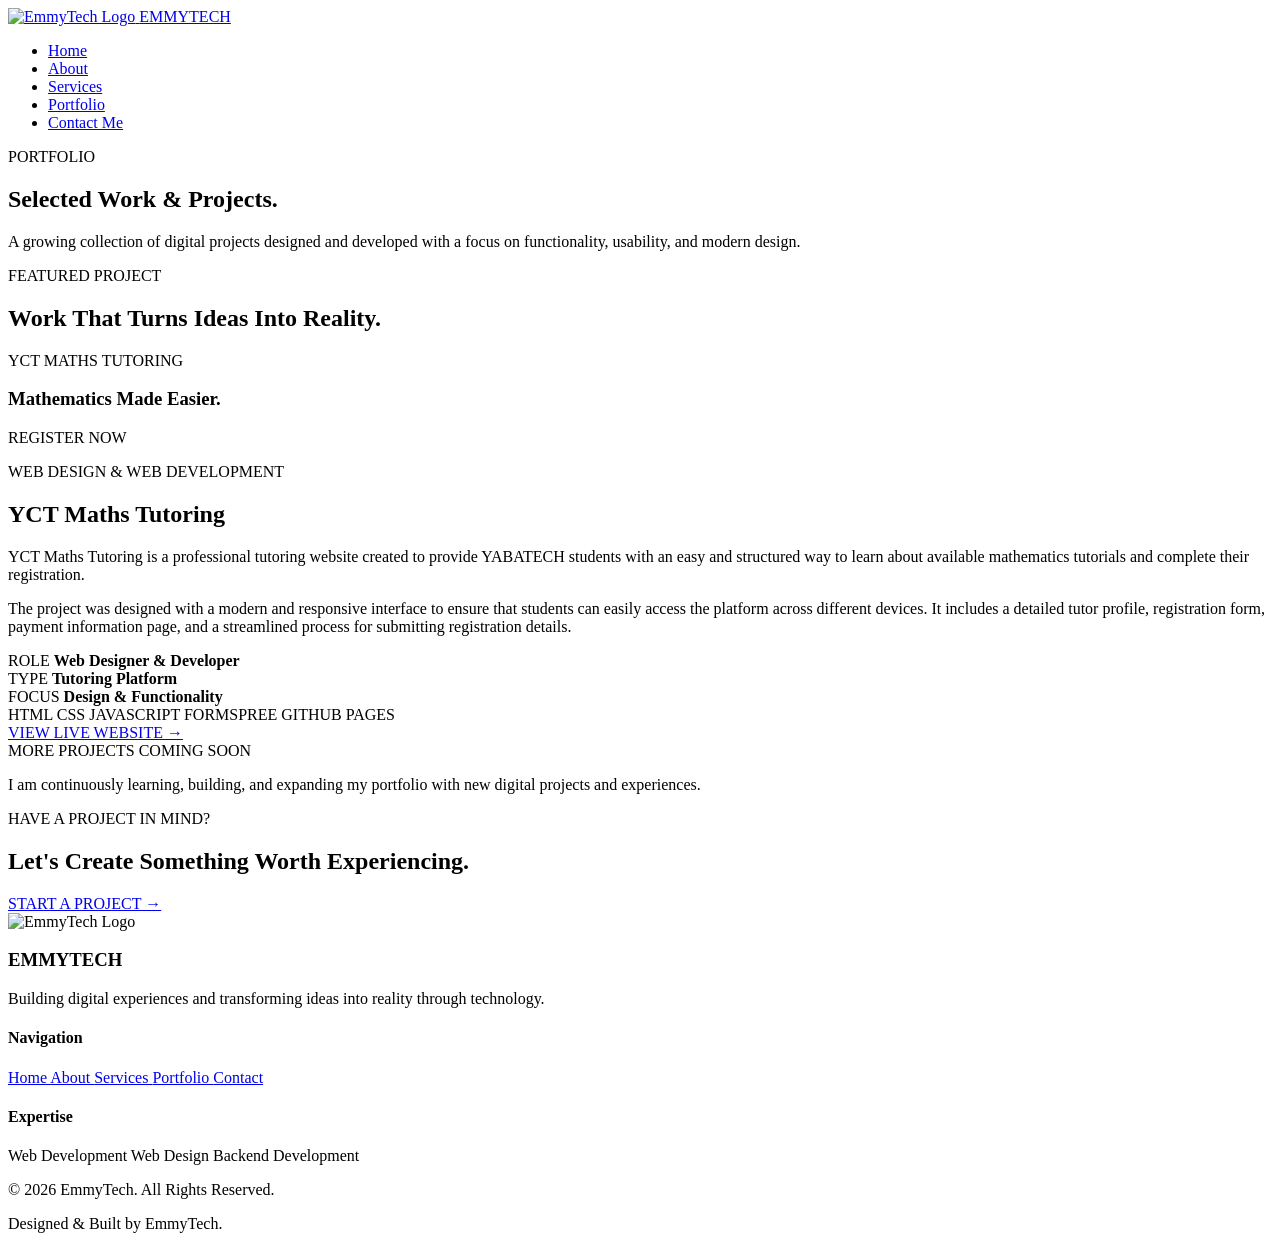
==== portfolio.html @ b9d0d384 "Add portfolio.html for EmmyTech's website This file contains the complete HTML structure for the por" ====
<!DOCTYPE html>
<html lang="en">
<head>
    <meta charset="UTF-8">
    <meta name="viewport" content="width=device-width, initial-scale=1.0">

    <meta
        name="description"
        content="Portfolio of EmmyTech - Web Developer, Web Designer and Backend Developer."
    >

    <title>Portfolio | EmmyTech</title>

    <link rel="stylesheet" href="style.css">
</head>

<body>

    <!-- =========================
         NAVIGATION
    ========================== -->

    <header class="navbar">

        <div class="nav-container">

            <a href="index.html" class="brand">

                <img
                    src="https://i.postimg.cc/0Q6gwrqR/IMG-20260828-WA0032.jpg"
                    alt="EmmyTech Logo"
                    class="brand-logo"
                >

                <span>EMMYTECH</span>

            </a>


            <nav>

                <ul class="nav-links">

                    <li>
                        <a href="index.html">
                            Home
                        </a>
                    </li>

                    <li>
                        <a href="about.html">
                            About
                        </a>
                    </li>

                    <li>
                        <a href="service.html">
                            Services
                        </a>
                    </li>

                    <li>
                        <a href="portfolio.html" class="active">
                            Portfolio
                        </a>
                    </li>

                    <li>
                        <a href="contact.html" class="nav-contact">
                            Contact Me
                        </a>
                    </li>

                </ul>

            </nav>

        </div>

    </header>



    <main>


        <!-- =========================
             PORTFOLIO HERO
        ========================== -->

        <section class="portfolio-hero">

            <div class="section-container">

                <p class="section-label">
                    PORTFOLIO
                </p>

                <h1>
                    Selected Work
                    <span>& Projects.</span>
                </h1>

                <p class="portfolio-hero-description">

                    A growing collection of digital projects designed and
                    developed with a focus on functionality, usability,
                    and modern design.

                </p>

            </div>

        </section>



        <!-- =========================
             FEATURED PROJECT
        ========================== -->

        <section class="portfolio-projects">

            <div class="section-container">


                <div class="portfolio-section-heading">

                    <p class="section-label">
                        FEATURED PROJECT
                    </p>

                    <h2>
                        Work That Turns
                        <span>Ideas Into Reality.</span>
                    </h2>

                </div>



                <!-- PROJECT CARD -->

                <article class="portfolio-project-card">


                    <!-- PROJECT VISUAL -->

                    <div class="portfolio-project-visual">

                        <div class="project-browser">

                            <div class="browser-top">

                                <span></span>
                                <span></span>
                                <span></span>

                            </div>


                            <div class="browser-content">

                                <span class="browser-brand">
                                    YCT MATHS TUTORING
                                </span>

                                <h3>
                                    Mathematics Made
                                    <span>Easier.</span>
                                </h3>


                                <div class="browser-lines">

                                    <span></span>
                                    <span></span>
                                    <span></span>

                                </div>


                                <div class="browser-button">
                                    REGISTER NOW
                                </div>

                            </div>

                        </div>

                    </div>



                    <!-- PROJECT INFORMATION -->

                    <div class="portfolio-project-info">

                        <p class="project-type">
                            WEB DESIGN & WEB DEVELOPMENT
                        </p>


                        <h2>
                            YCT Maths Tutoring
                        </h2>


                        <p>

                            YCT Maths Tutoring is a professional tutoring
                            website created to provide YABATECH students with
                            an easy and structured way to learn about available
                            mathematics tutorials and complete their
                            registration.

                        </p>


                        <p>

                            The project was designed with a modern and
                            responsive interface to ensure that students can
                            easily access the platform across different
                            devices. It includes a detailed tutor profile,
                            registration form, payment information page, and
                            a streamlined process for submitting registration
                            details.

                        </p>


                        <!-- PROJECT DETAILS -->

                        <div class="project-details-grid">


                            <div>

                                <span>
                                    ROLE
                                </span>

                                <strong>
                                    Web Designer & Developer
                                </strong>

                            </div>


                            <div>

                                <span>
                                    TYPE
                                </span>

                                <strong>
                                    Tutoring Platform
                                </strong>

                            </div>


                            <div>

                                <span>
                                    FOCUS
                                </span>

                                <strong>
                                    Design & Functionality
                                </strong>

                            </div>


                        </div>



                        <!-- TECHNOLOGIES -->

                        <div class="portfolio-tags">

                            <span>
                                HTML
                            </span>

                            <span>
                                CSS
                            </span>

                            <span>
                                JAVASCRIPT
                            </span>

                            <span>
                                FORMSPREE
                            </span>

                            <span>
                                GITHUB PAGES
                            </span>

                        </div>



                        <!-- VIEW WEBSITE -->

                        <a
                            href="https://bit.ly/4xnpFWR"
                            target="_blank"
                            rel="noopener noreferrer"
                            class="primary-button"
                        >
                            VIEW LIVE WEBSITE →
                        </a>


                    </div>


                </article>



                <!-- PORTFOLIO NOTE -->

                <div class="portfolio-note">

                    <span>
                        MORE PROJECTS COMING SOON
                    </span>

                    <p>

                        I am continuously learning, building, and expanding
                        my portfolio with new digital projects and experiences.

                    </p>

                </div>


            </div>

        </section>



        <!-- =========================
             PROJECT CTA
        ========================== -->

        <section class="home-cta">

            <div class="cta-container">

                <p>
                    HAVE A PROJECT IN MIND?
                </p>

                <h2>
                    Let's Create Something
                    <span>Worth Experiencing.</span>
                </h2>

                <a
                    href="https://wa.me/2347030835378?text=Hello%20EmmyTech%2C%20I%20would%20like%20to%20discuss%20a%20project."
                    target="_blank"
                    rel="noopener noreferrer"
                    class="cta-button"
                >
                    START A PROJECT →
                </a>

            </div>

        </section>


    </main>



    <!-- =========================
         FOOTER
    ========================== -->

    <footer class="main-footer">

        <div class="footer-container">


            <div class="footer-brand">

                <img
                    src="https://i.postimg.cc/0Q6gwrqR/IMG-20260828-WA0032.jpg"
                    alt="EmmyTech Logo"
                    class="footer-logo"
                >

                <h3>
                    EMMYTECH
                </h3>

                <p>
                    Building digital experiences and transforming
                    ideas into reality through technology.
                </p>

            </div>



            <div class="footer-links">

                <div>

                    <h4>
                        Navigation
                    </h4>

                    <a href="index.html">
                        Home
                    </a>

                    <a href="about.html">
                        About
                    </a>

                    <a href="service.html">
                        Services
                    </a>

                    <a href="portfolio.html">
                        Portfolio
                    </a>

                    <a href="contact.html">
                        Contact
                    </a>

                </div>


                <div>

                    <h4>
                        Expertise
                    </h4>

                    <span>
                        Web Development
                    </span>

                    <span>
                        Web Design
                    </span>

                    <span>
                        Backend Development
                    </span>

                </div>

            </div>


        </div>



        <div class="footer-bottom">

            <p>
                © 2026 EmmyTech. All Rights Reserved.
            </p>

            <p>
                Designed & Built by EmmyTech.
            </p>

        </div>

    </footer>

</body>
</html>
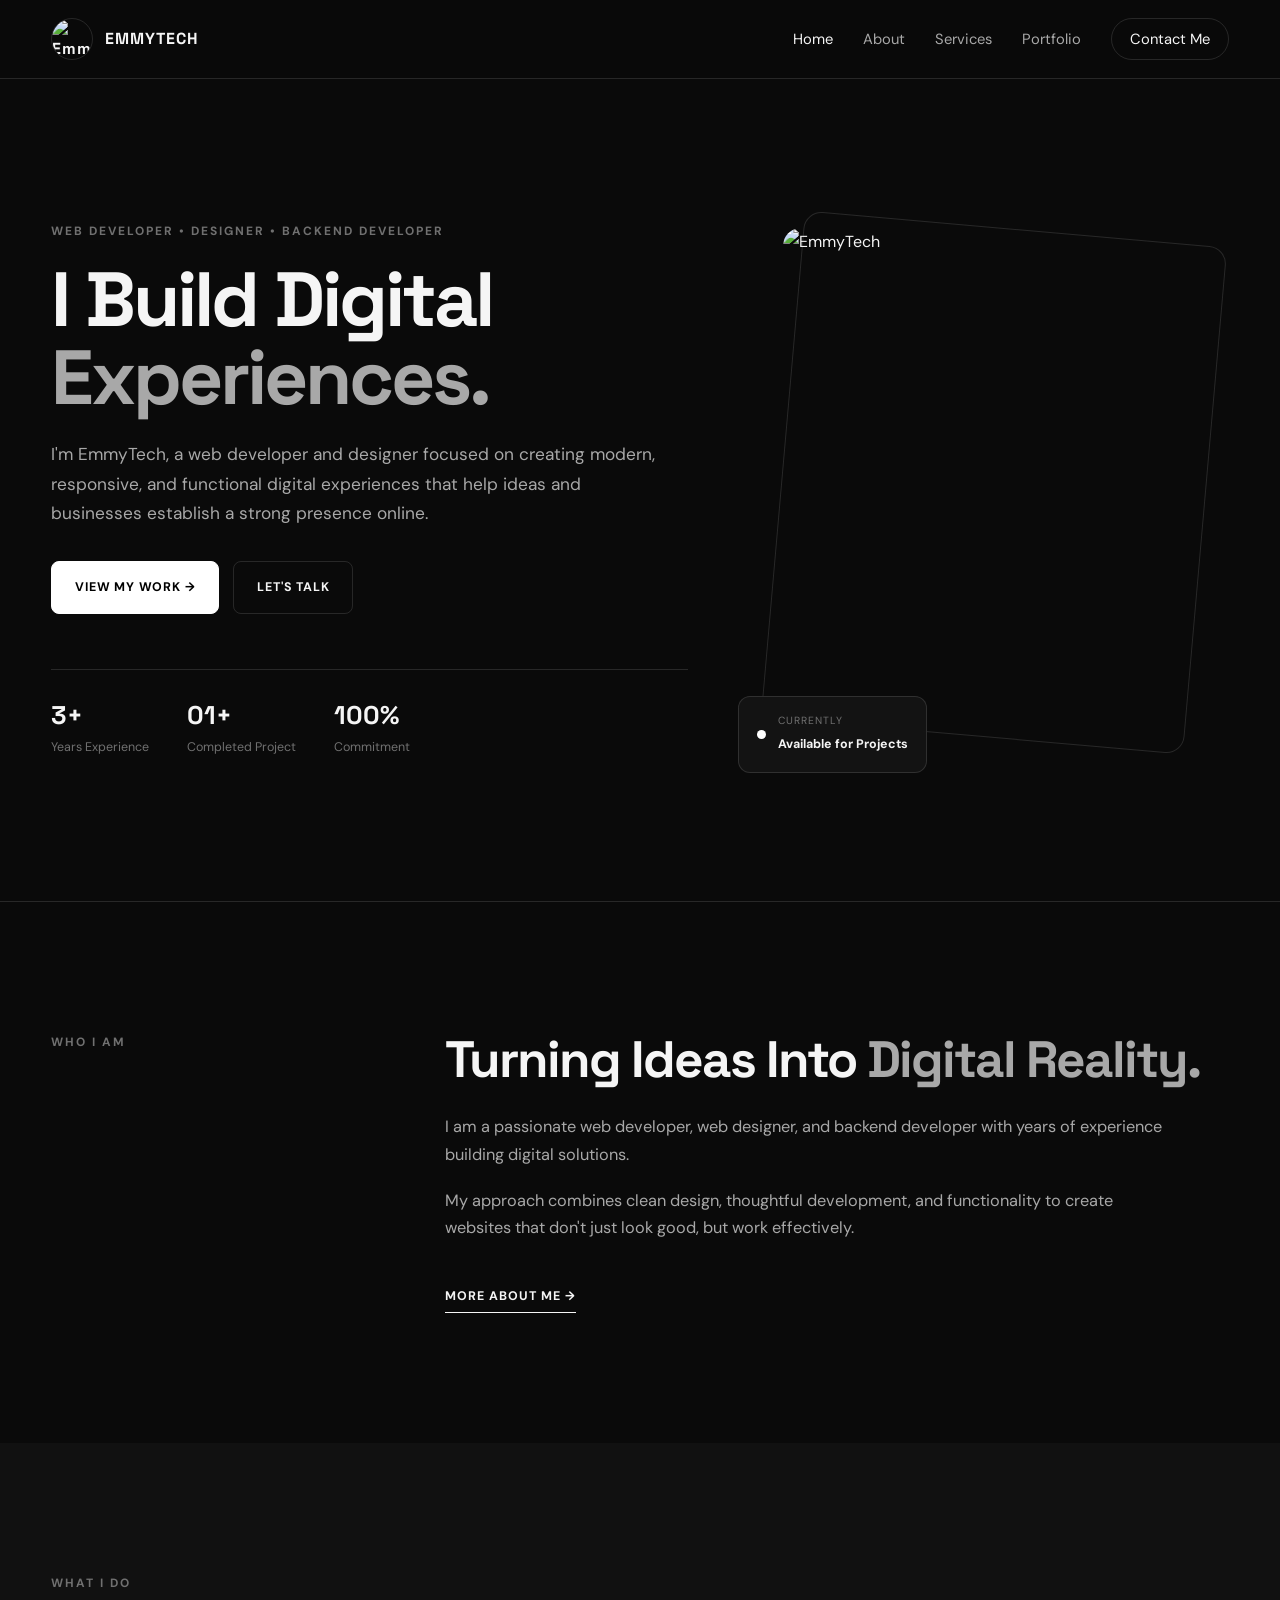
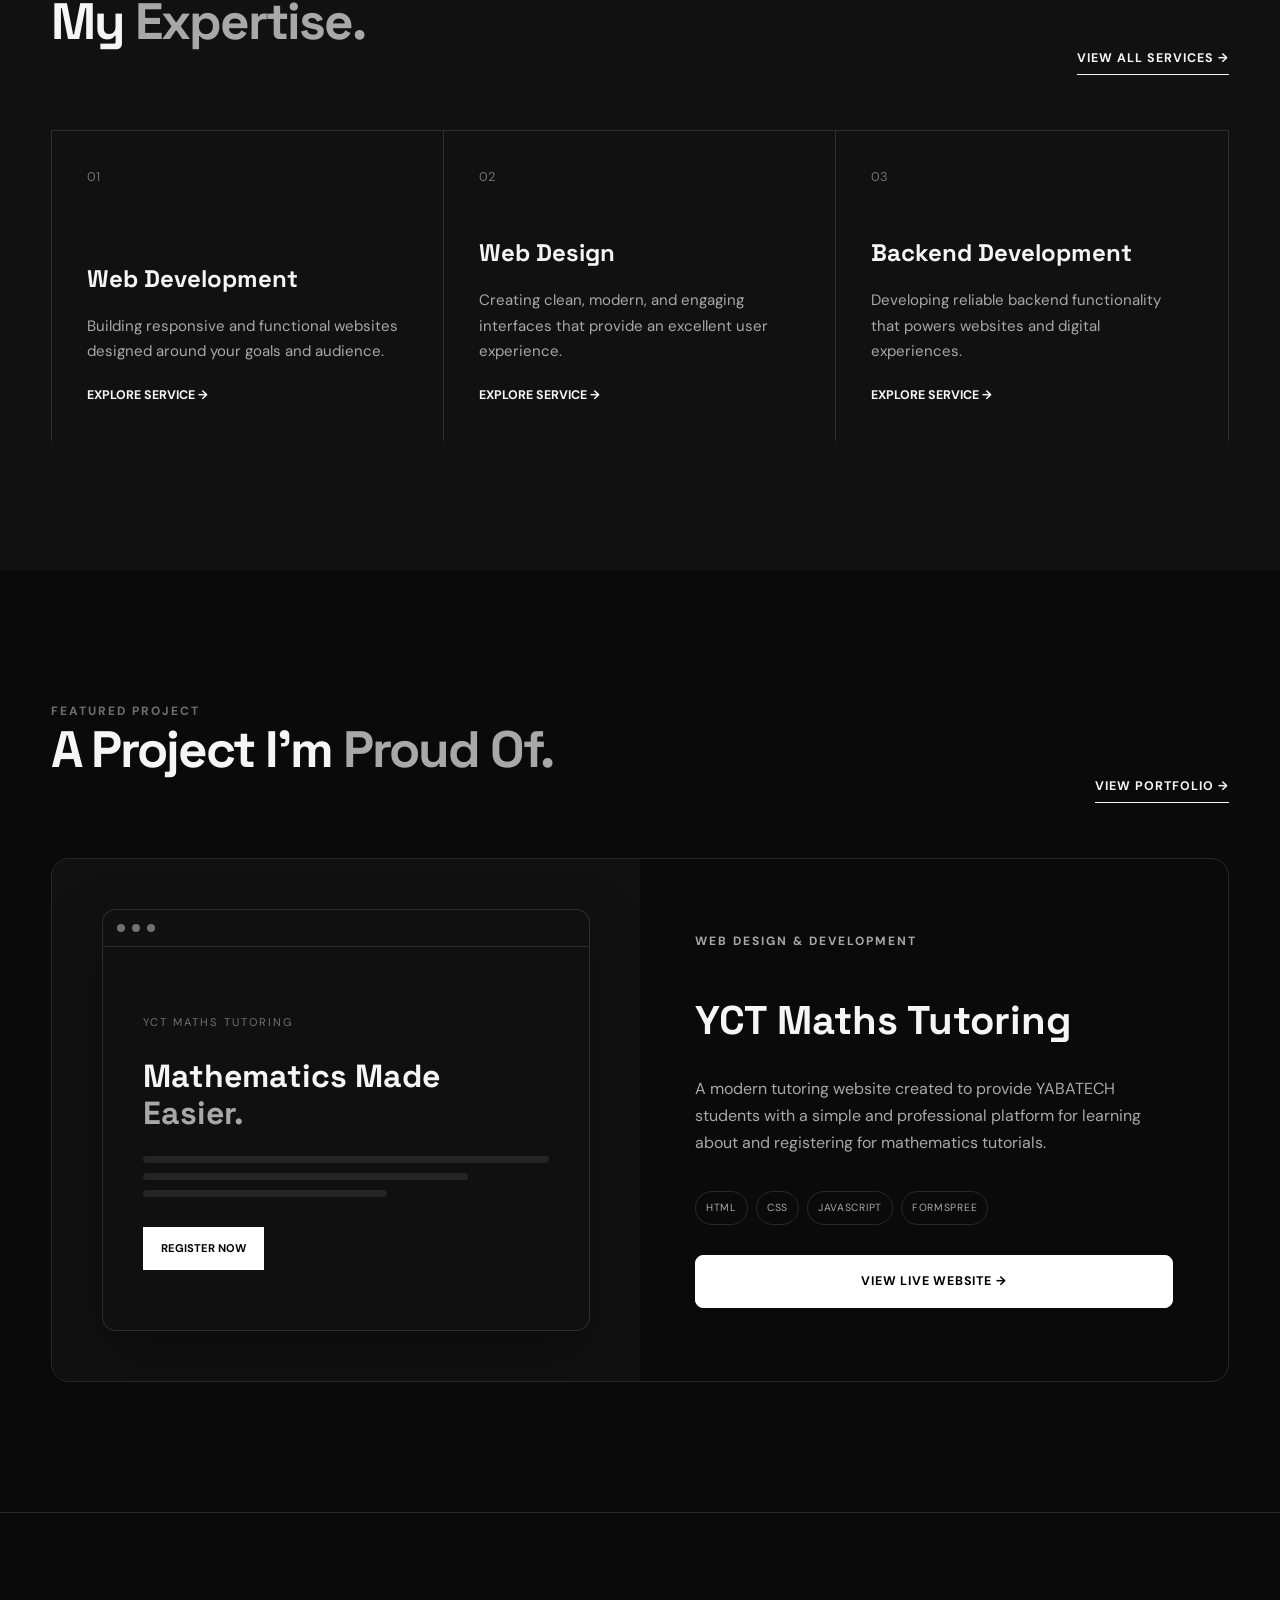
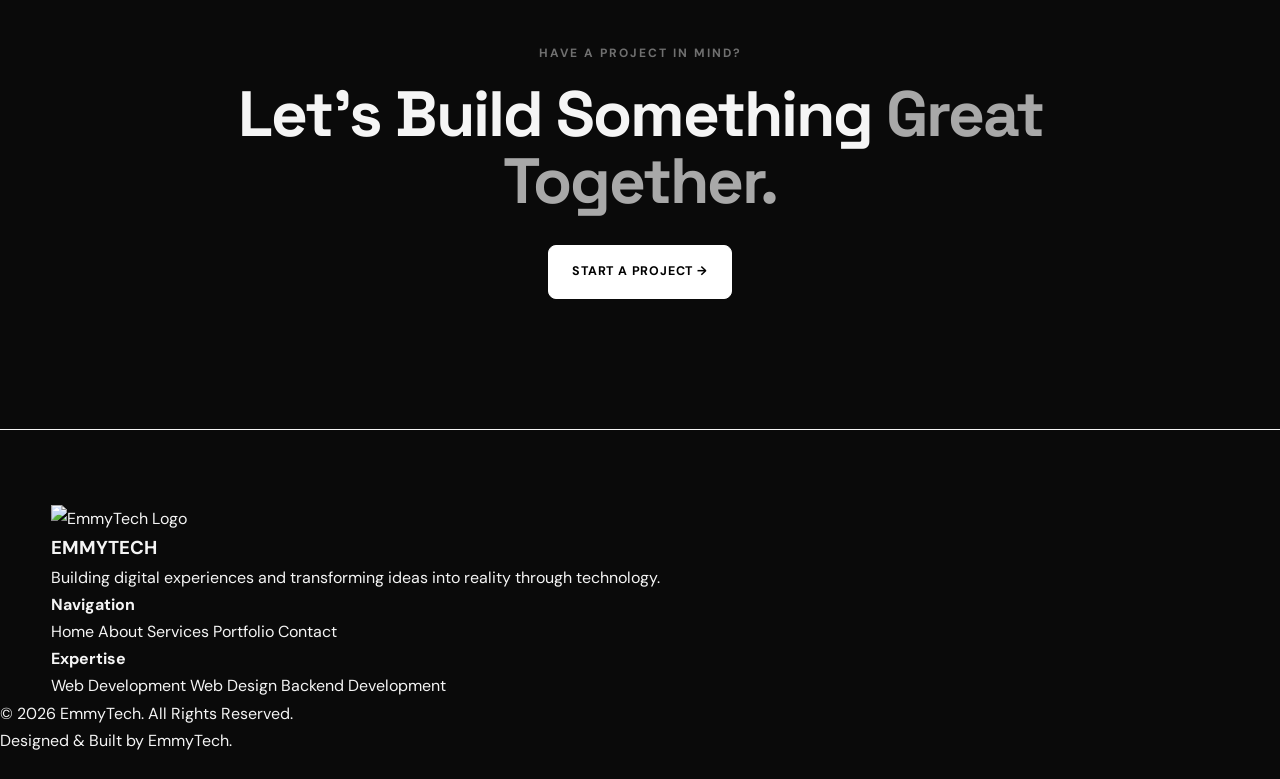
==== commit 7fce684a: "Revise portfolio page content and structure Updated portfolio page content, including title, meta de" ====
--- a/portfolio.html
+++ b/portfolio.html
@@ -1,28 +1,35 @@
 <!DOCTYPE html>
 <html lang="en">
+
 <head>
     <meta charset="UTF-8">
+
     <meta name="viewport" content="width=device-width, initial-scale=1.0">
 
     <meta
         name="description"
-        content="Portfolio of EmmyTech - Web Developer, Web Designer and Backend Developer."
+        content="EmmyTech - Professional Web Developer, Web Designer and Backend Developer."
     >
 
-    <title>Portfolio | EmmyTech</title>
+    <title>EmmyTech | Web Developer & Designer</title>
 
     <link rel="stylesheet" href="style.css">
 </head>
 
+
 <body>
 
-    <!-- =========================
+
+    <!-- =================================
          NAVIGATION
-    ========================== -->
+    ================================== -->
 
     <header class="navbar">
 
         <div class="nav-container">
+
+
+            <!-- BRAND -->
 
             <a href="index.html" class="brand">
 
@@ -37,12 +44,14 @@
             </a>
 
 
+            <!-- NAVIGATION LINKS -->
+
             <nav>
 
                 <ul class="nav-links">
 
                     <li>
-                        <a href="index.html">
+                        <a href="index.html" class="active">
                             Home
                         </a>
                     </li>
@@ -60,7 +69,7 @@
                     </li>
 
                     <li>
-                        <a href="portfolio.html" class="active">
+                        <a href="portfolio.html">
                             Portfolio
                         </a>
                     </li>
@@ -81,33 +90,342 @@
 
 
 
+    <!-- =================================
+         MAIN HOMEPAGE
+    ================================== -->
+
     <main>
 
 
-        <!-- =========================
-             PORTFOLIO HERO
-        ========================== -->
-
-        <section class="portfolio-hero">
+        <!-- HERO -->
+
+        <section class="hero-section">
+
+            <div class="hero-container">
+
+
+                <!-- HERO TEXT -->
+
+                <div class="hero-content">
+
+                    <p class="hero-tag">
+                        WEB DEVELOPER • DESIGNER • BACKEND DEVELOPER
+                    </p>
+
+
+                    <h1>
+                        I Build Digital
+                        <span>Experiences.</span>
+                    </h1>
+
+
+                    <p class="hero-description">
+
+                        I'm EmmyTech, a web developer and designer focused on
+                        creating modern, responsive, and functional digital
+                        experiences that help ideas and businesses establish
+                        a strong presence online.
+
+                    </p>
+
+
+                    <div class="hero-buttons">
+
+                        <a
+                            href="portfolio.html"
+                            class="primary-button"
+                        >
+                            VIEW MY WORK →
+                        </a>
+
+
+                        <a
+                            href="contact.html"
+                            class="secondary-button"
+                        >
+                            LET'S TALK
+                        </a>
+
+                    </div>
+
+
+                    <!-- STATS -->
+
+                    <div class="hero-stats">
+
+                        <div class="stat">
+
+                            <strong>
+                                3+
+                            </strong>
+
+                            <span>
+                                Years Experience
+                            </span>
+
+                        </div>
+
+
+                        <div class="stat">
+
+                            <strong>
+                                01+
+                            </strong>
+
+                            <span>
+                                Completed Project
+                            </span>
+
+                        </div>
+
+
+                        <div class="stat">
+
+                            <strong>
+                                100%
+                            </strong>
+
+                            <span>
+                                Commitment
+                            </span>
+
+                        </div>
+
+                    </div>
+
+                </div>
+
+
+
+                <!-- HERO IMAGE -->
+
+                <div class="hero-image-wrapper">
+
+                    <div class="image-background"></div>
+
+
+                    <img
+                        src="https://i.postimg.cc/qRFbVGYN/IMG-20260619-WA0016.jpg"
+                        alt="EmmyTech"
+                        class="hero-image"
+                    >
+
+
+                    <div class="developer-card">
+
+                        <div class="card-dot"></div>
+
+                        <div>
+
+                            <small>
+                                CURRENTLY
+                            </small>
+
+                            <strong>
+                                Available for Projects
+                            </strong>
+
+                        </div>
+
+                    </div>
+
+                </div>
+
+            </div>
+
+        </section>
+
+
+
+        <!-- =================================
+             INTRODUCTION
+        ================================== -->
+
+        <section class="intro-section">
+
+            <div class="section-container intro-grid">
+
+
+                <div>
+
+                    <p class="section-label">
+                        WHO I AM
+                    </p>
+
+                </div>
+
+
+                <div class="intro-content">
+
+                    <h2>
+                        Turning Ideas Into
+                        <span>Digital Reality.</span>
+                    </h2>
+
+
+                    <p>
+
+                        I am a passionate web developer, web designer, and
+                        backend developer with years of experience building
+                        digital solutions.
+
+                    </p>
+
+
+                    <p>
+
+                        My approach combines clean design, thoughtful
+                        development, and functionality to create websites
+                        that don't just look good, but work effectively.
+
+                    </p>
+
+
+                    <a
+                        href="about.html"
+                        class="text-link"
+                    >
+                        MORE ABOUT ME →
+                    </a>
+
+                </div>
+
+            </div>
+
+        </section>
+
+
+
+        <!-- =================================
+             SERVICES PREVIEW
+        ================================== -->
+
+        <section class="services-preview">
 
             <div class="section-container">
 
-                <p class="section-label">
-                    PORTFOLIO
-                </p>
-
-                <h1>
-                    Selected Work
-                    <span>& Projects.</span>
-                </h1>
-
-                <p class="portfolio-hero-description">
-
-                    A growing collection of digital projects designed and
-                    developed with a focus on functionality, usability,
-                    and modern design.
-
-                </p>
+
+                <div class="section-top">
+
+                    <div>
+
+                        <p class="section-label">
+                            WHAT I DO
+                        </p>
+
+
+                        <h2>
+                            My
+                            <span>Expertise.</span>
+                        </h2>
+
+                    </div>
+
+
+                    <a
+                        href="service.html"
+                        class="text-link"
+                    >
+                        VIEW ALL SERVICES →
+                    </a>
+
+                </div>
+
+
+
+                <div class="service-grid">
+
+
+                    <!-- SERVICE 01 -->
+
+                    <article class="service-card">
+
+                        <span class="service-number">
+                            01
+                        </span>
+
+
+                        <h3>
+                            Web Development
+                        </h3>
+
+
+                        <p>
+
+                            Building responsive and functional websites
+                            designed around your goals and audience.
+
+                        </p>
+
+
+                        <a href="service.html">
+                            EXPLORE SERVICE →
+                        </a>
+
+                    </article>
+
+
+
+                    <!-- SERVICE 02 -->
+
+                    <article class="service-card">
+
+                        <span class="service-number">
+                            02
+                        </span>
+
+
+                        <h3>
+                            Web Design
+                        </h3>
+
+
+                        <p>
+
+                            Creating clean, modern, and engaging interfaces
+                            that provide an excellent user experience.
+
+                        </p>
+
+
+                        <a href="service.html">
+                            EXPLORE SERVICE →
+                        </a>
+
+                    </article>
+
+
+
+                    <!-- SERVICE 03 -->
+
+                    <article class="service-card">
+
+                        <span class="service-number">
+                            03
+                        </span>
+
+
+                        <h3>
+                            Backend Development
+                        </h3>
+
+
+                        <p>
+
+                            Developing reliable backend functionality that
+                            powers websites and digital experiences.
+
+                        </p>
+
+
+                        <a href="service.html">
+                            EXPLORE SERVICE →
+                        </a>
+
+                    </article>
+
+
+                </div>
 
             </div>
 
@@ -115,38 +433,47 @@
 
 
 
-        <!-- =========================
+        <!-- =================================
              FEATURED PROJECT
-        ========================== -->
-
-        <section class="portfolio-projects">
+        ================================== -->
+
+        <section class="featured-work">
 
             <div class="section-container">
 
 
-                <div class="portfolio-section-heading">
-
-                    <p class="section-label">
-                        FEATURED PROJECT
-                    </p>
-
-                    <h2>
-                        Work That Turns
-                        <span>Ideas Into Reality.</span>
-                    </h2>
-
-                </div>
-
-
-
-                <!-- PROJECT CARD -->
-
-                <article class="portfolio-project-card">
-
-
-                    <!-- PROJECT VISUAL -->
-
-                    <div class="portfolio-project-visual">
+                <div class="section-top">
+
+                    <div>
+
+                        <p class="section-label">
+                            FEATURED PROJECT
+                        </p>
+
+
+                        <h2>
+                            A Project I'm
+                            <span>Proud Of.</span>
+                        </h2>
+
+                    </div>
+
+
+                    <a
+                        href="portfolio.html"
+                        class="text-link"
+                    >
+                        VIEW PORTFOLIO →
+                    </a>
+
+                </div>
+
+
+
+                <article class="featured-project">
+
+
+                    <div class="project-visual">
 
                         <div class="project-browser">
 
@@ -164,6 +491,7 @@
                                 <span class="browser-brand">
                                     YCT MATHS TUTORING
                                 </span>
+
 
                                 <h3>
                                     Mathematics Made
@@ -192,121 +520,37 @@
 
 
 
-                    <!-- PROJECT INFORMATION -->
-
-                    <div class="portfolio-project-info">
+                    <div class="project-information">
 
                         <p class="project-type">
-                            WEB DESIGN & WEB DEVELOPMENT
+                            WEB DESIGN & DEVELOPMENT
                         </p>
 
 
-                        <h2>
+                        <h3>
                             YCT Maths Tutoring
-                        </h2>
+                        </h3>
 
 
                         <p>
 
-                            YCT Maths Tutoring is a professional tutoring
-                            website created to provide YABATECH students with
-                            an easy and structured way to learn about available
-                            mathematics tutorials and complete their
-                            registration.
+                            A modern tutoring website created to provide
+                            YABATECH students with a simple and professional
+                            platform for learning about and registering for
+                            mathematics tutorials.
 
                         </p>
 
 
-                        <p>
-
-                            The project was designed with a modern and
-                            responsive interface to ensure that students can
-                            easily access the platform across different
-                            devices. It includes a detailed tutor profile,
-                            registration form, payment information page, and
-                            a streamlined process for submitting registration
-                            details.
-
-                        </p>
-
-
-                        <!-- PROJECT DETAILS -->
-
-                        <div class="project-details-grid">
-
-
-                            <div>
-
-                                <span>
-                                    ROLE
-                                </span>
-
-                                <strong>
-                                    Web Designer & Developer
-                                </strong>
-
-                            </div>
-
-
-                            <div>
-
-                                <span>
-                                    TYPE
-                                </span>
-
-                                <strong>
-                                    Tutoring Platform
-                                </strong>
-
-                            </div>
-
-
-                            <div>
-
-                                <span>
-                                    FOCUS
-                                </span>
-
-                                <strong>
-                                    Design & Functionality
-                                </strong>
-
-                            </div>
-
+                        <div class="project-tags">
+
+                            <span>HTML</span>
+                            <span>CSS</span>
+                            <span>JAVASCRIPT</span>
+                            <span>FORMSPREE</span>
 
                         </div>
 
-
-
-                        <!-- TECHNOLOGIES -->
-
-                        <div class="portfolio-tags">
-
-                            <span>
-                                HTML
-                            </span>
-
-                            <span>
-                                CSS
-                            </span>
-
-                            <span>
-                                JAVASCRIPT
-                            </span>
-
-                            <span>
-                                FORMSPREE
-                            </span>
-
-                            <span>
-                                GITHUB PAGES
-                            </span>
-
-                        </div>
-
-
-
-                        <!-- VIEW WEBSITE -->
 
                         <a
                             href="https://bit.ly/4xnpFWR"
@@ -317,41 +561,19 @@
                             VIEW LIVE WEBSITE →
                         </a>
 
-
                     </div>
 
-
                 </article>
 
-
-
-                <!-- PORTFOLIO NOTE -->
-
-                <div class="portfolio-note">
-
-                    <span>
-                        MORE PROJECTS COMING SOON
-                    </span>
-
-                    <p>
-
-                        I am continuously learning, building, and expanding
-                        my portfolio with new digital projects and experiences.
-
-                    </p>
-
-                </div>
-
-
             </div>
 
         </section>
 
 
 
-        <!-- =========================
-             PROJECT CTA
-        ========================== -->
+        <!-- =================================
+             FINAL CTA
+        ================================== -->
 
         <section class="home-cta">
 
@@ -361,15 +583,15 @@
                     HAVE A PROJECT IN MIND?
                 </p>
 
+
                 <h2>
-                    Let's Create Something
-                    <span>Worth Experiencing.</span>
+                    Let's Build Something
+                    <span>Great Together.</span>
                 </h2>
 
+
                 <a
-                    href="https://wa.me/2347030835378?text=Hello%20EmmyTech%2C%20I%20would%20like%20to%20discuss%20a%20project."
-                    target="_blank"
-                    rel="noopener noreferrer"
+                    href="contact.html"
                     class="cta-button"
                 >
                     START A PROJECT →
@@ -384,9 +606,9 @@
 
 
 
-    <!-- =========================
+    <!-- =================================
          FOOTER
-    ========================== -->
+    ================================== -->
 
     <footer class="main-footer">
 
@@ -401,13 +623,17 @@
                     class="footer-logo"
                 >
 
+
                 <h3>
                     EMMYTECH
                 </h3>
 
+
                 <p>
+
                     Building digital experiences and transforming
                     ideas into reality through technology.
+
                 </p>
 
             </div>
@@ -415,6 +641,7 @@
 
 
             <div class="footer-links">
+
 
                 <div>
 
@@ -422,6 +649,7 @@
                         Navigation
                     </h4>
 
+
                     <a href="index.html">
                         Home
                     </a>
@@ -445,20 +673,24 @@
                 </div>
 
 
+
                 <div>
 
                     <h4>
                         Expertise
                     </h4>
 
+
                     <span>
                         Web Development
                     </span>
 
+
                     <span>
                         Web Design
                     </span>
 
+
                     <span>
                         Backend Development
                     </span>
@@ -467,7 +699,6 @@
 
             </div>
 
-
         </div>
 
 
@@ -478,6 +709,7 @@
                 © 2026 EmmyTech. All Rights Reserved.
             </p>
 
+
             <p>
                 Designed & Built by EmmyTech.
             </p>
@@ -486,5 +718,7 @@
 
     </footer>
 
+
 </body>
-</html>
+
+    </html>
--- a/style.css
+++ b/style.css
@@ -0,0 +1,1487 @@
+/* =========================================
+   EMMYTECH — PROFESSIONAL PORTFOLIO
+   GLOBAL STYLES
+========================================= */
+
+@import url('https://fonts.googleapis.com/css2?family=DM+Sans:wght@400;500;600;700&family=Space+Grotesk:wght@400;500;600;700&display=swap');
+
+
+:root {
+    --bg: #0a0a0a;
+    --bg-soft: #111111;
+    --bg-card: #151515;
+    --bg-card-hover: #1b1b1b;
+
+    --text: #f5f5f5;
+    --text-soft: #a8a8a8;
+    --text-muted: #707070;
+
+    --accent: #ffffff;
+    --border: rgba(255, 255, 255, 0.12);
+
+    --max-width: 1200px;
+
+    --radius: 18px;
+    --radius-small: 10px;
+
+    --transition: 0.3s ease;
+}
+
+
+/* =========================================
+   RESET
+========================================= */
+
+* {
+    margin: 0;
+    padding: 0;
+    box-sizing: border-box;
+}
+
+
+html {
+    scroll-behavior: smooth;
+}
+
+
+body {
+    background: var(--bg);
+    color: var(--text);
+    font-family: "DM Sans", sans-serif;
+    line-height: 1.7;
+}
+
+
+a {
+    color: inherit;
+    text-decoration: none;
+}
+
+
+img {
+    max-width: 100%;
+    display: block;
+}
+
+
+ul {
+    list-style: none;
+}
+
+
+button,
+input,
+textarea,
+select {
+    font: inherit;
+}
+
+
+/* =========================================
+   GLOBAL CONTAINER
+========================================= */
+
+.section-container,
+.nav-container,
+.footer-container {
+    width: min(92%, var(--max-width));
+    margin: auto;
+}
+
+
+/* =========================================
+   NAVIGATION
+========================================= */
+
+.navbar {
+    width: 100%;
+    position: sticky;
+    top: 0;
+    z-index: 1000;
+
+    background: rgba(10, 10, 10, 0.92);
+    backdrop-filter: blur(14px);
+
+    border-bottom: 1px solid var(--border);
+}
+
+
+.nav-container {
+    min-height: 78px;
+
+    display: flex;
+    align-items: center;
+    justify-content: space-between;
+
+    gap: 30px;
+}
+
+
+.brand {
+    display: flex;
+    align-items: center;
+    gap: 12px;
+
+    font-family: "Space Grotesk", sans-serif;
+    font-size: 1rem;
+    font-weight: 700;
+    letter-spacing: 1px;
+}
+
+
+.brand-logo {
+    width: 42px;
+    height: 42px;
+
+    object-fit: cover;
+
+    border-radius: 50%;
+    border: 1px solid var(--border);
+}
+
+
+.nav-links {
+    display: flex;
+    align-items: center;
+    gap: 30px;
+}
+
+
+.nav-links a {
+    font-size: 0.92rem;
+    color: var(--text-soft);
+
+    transition: var(--transition);
+}
+
+
+.nav-links a:hover,
+.nav-links a.active {
+    color: var(--text);
+}
+
+
+.nav-contact {
+    padding: 10px 18px;
+
+    border: 1px solid var(--border);
+    border-radius: 50px;
+
+    color: var(--text) !important;
+}
+
+
+.nav-contact:hover {
+    background: var(--accent);
+    color: #000 !important;
+}
+
+
+/* =========================================
+   HERO SECTION
+========================================= */
+
+.hero-section {
+    min-height: calc(100vh - 78px);
+
+    display: flex;
+    align-items: center;
+
+    padding: 90px 0;
+}
+
+
+.hero-container {
+    width: min(92%, var(--max-width));
+    margin: auto;
+
+    display: grid;
+    grid-template-columns: 1.15fr 0.85fr;
+
+    align-items: center;
+    gap: 70px;
+}
+
+
+.hero-tag,
+.section-label,
+.project-type {
+    font-size: 0.75rem;
+    font-weight: 700;
+    letter-spacing: 2px;
+
+    color: var(--text-muted);
+}
+
+
+.hero-content h1 {
+    margin: 18px 0 24px;
+
+    font-family: "Space Grotesk", sans-serif;
+    font-size: clamp(3rem, 6vw, 5.8rem);
+
+    line-height: 1.02;
+    letter-spacing: -3px;
+
+    max-width: 760px;
+}
+
+
+.hero-content h1 span,
+.intro-content h2 span,
+.section-top h2 span,
+.project-information h3 span,
+.home-cta h2 span,
+.about-hero h1 span,
+.story-content h2 span,
+.values-intro h2 span,
+.contact-hero h1 span,
+.contact-option-card h2 span,
+.contact-final-cta h2 span,
+.services-hero h1 span,
+.portfolio-hero h1 span,
+.portfolio-section-heading h2 span,
+.browser-content h3 span {
+    color: var(--text-soft);
+}
+
+
+.hero-description {
+    max-width: 610px;
+
+    font-size: 1.08rem;
+    color: var(--text-soft);
+
+    margin-bottom: 32px;
+}
+
+
+.hero-buttons {
+    display: flex;
+    flex-wrap: wrap;
+    gap: 14px;
+
+    margin-bottom: 55px;
+}
+
+
+/* =========================================
+   BUTTONS
+========================================= */
+
+.primary-button,
+.secondary-button,
+.cta-button,
+.whatsapp-button,
+.whatsapp-contact-button,
+.contact-submit-button {
+    display: inline-flex;
+
+    align-items: center;
+    justify-content: center;
+
+    padding: 15px 23px;
+
+    border-radius: 8px;
+
+    font-size: 0.78rem;
+    font-weight: 700;
+    letter-spacing: 0.8px;
+
+    transition: var(--transition);
+    cursor: pointer;
+}
+
+
+.primary-button,
+.cta-button,
+.contact-submit-button {
+    background: var(--accent);
+    color: #000;
+
+    border: 1px solid var(--accent);
+}
+
+
+.primary-button:hover,
+.cta-button:hover,
+.contact-submit-button:hover {
+    transform: translateY(-3px);
+    opacity: 0.88;
+}
+
+
+.secondary-button {
+    border: 1px solid var(--border);
+    color: var(--text);
+}
+
+
+.secondary-button:hover {
+    background: var(--bg-card);
+}
+
+
+.text-link {
+    display: inline-block;
+
+    margin-top: 26px;
+
+    font-size: 0.78rem;
+    font-weight: 700;
+
+    letter-spacing: 1px;
+
+    border-bottom: 1px solid var(--text);
+
+    padding-bottom: 5px;
+}
+
+
+/* =========================================
+   HERO STATS
+========================================= */
+
+.hero-stats {
+    display: flex;
+    gap: 38px;
+
+    border-top: 1px solid var(--border);
+
+    padding-top: 24px;
+}
+
+
+.stat {
+    display: flex;
+    flex-direction: column;
+}
+
+
+.stat strong {
+    font-family: "Space Grotesk", sans-serif;
+
+    font-size: 1.6rem;
+}
+
+
+.stat span {
+    font-size: 0.78rem;
+    color: var(--text-muted);
+}
+
+
+/* =========================================
+   HERO IMAGE
+========================================= */
+
+.hero-image-wrapper {
+    position: relative;
+
+    display: flex;
+    justify-content: center;
+
+    padding: 20px;
+}
+
+
+.image-background,
+.about-image-background {
+    position: absolute;
+
+    width: 90%;
+    height: 90%;
+
+    border: 1px solid var(--border);
+
+    border-radius: var(--radius);
+
+    transform: rotate(5deg);
+}
+
+
+.hero-image,
+.about-image {
+    position: relative;
+
+    width: 100%;
+    max-width: 420px;
+
+    aspect-ratio: 4 / 5;
+
+    object-fit: cover;
+
+    border-radius: var(--radius);
+}
+
+
+.developer-card {
+    position: absolute;
+
+    bottom: 0;
+    left: -20px;
+
+    display: flex;
+    align-items: center;
+
+    gap: 12px;
+
+    padding: 15px 18px;
+
+    background: rgba(21, 21, 21, 0.95);
+
+    border: 1px solid var(--border);
+    border-radius: 12px;
+
+    backdrop-filter: blur(10px);
+}
+
+
+.card-dot {
+    width: 9px;
+    height: 9px;
+
+    background: #ffffff;
+
+    border-radius: 50%;
+}
+
+
+.developer-card small {
+    display: block;
+
+    font-size: 0.65rem;
+    letter-spacing: 1px;
+
+    color: var(--text-muted);
+}
+
+
+.developer-card strong {
+    font-size: 0.78rem;
+}
+
+
+/* =========================================
+   INTRO SECTION
+========================================= */
+
+.intro-section,
+.story-section {
+    padding: 130px 0;
+
+    border-top: 1px solid var(--border);
+}
+
+
+.intro-grid,
+.story-grid {
+    display: grid;
+
+    grid-template-columns: 0.4fr 1fr;
+
+    gap: 80px;
+}
+
+
+.intro-content h2,
+.section-top h2,
+.story-content h2,
+.values-intro h2,
+.portfolio-section-heading h2 {
+    font-family: "Space Grotesk", sans-serif;
+
+    font-size: clamp(2.2rem, 4vw, 4rem);
+
+    line-height: 1.1;
+
+    letter-spacing: -2px;
+
+    margin-bottom: 25px;
+}
+
+
+.intro-content p,
+.story-content p {
+    max-width: 720px;
+
+    color: var(--text-soft);
+
+    margin-bottom: 18px;
+
+    font-size: 1.02rem;
+}
+
+
+/* =========================================
+   SERVICES PREVIEW
+========================================= */
+
+.services-preview,
+.approach-section,
+.services-page,
+.why-work-section {
+    padding: 130px 0;
+
+    background: var(--bg-soft);
+}
+
+
+.section-top {
+    display: flex;
+
+    align-items: end;
+    justify-content: space-between;
+
+    gap: 30px;
+
+    margin-bottom: 55px;
+}
+
+
+.service-grid {
+    display: grid;
+
+    grid-template-columns: repeat(3, 1fr);
+
+    border-top: 1px solid var(--border);
+}
+
+
+.service-card {
+    padding: 35px;
+
+    border-right: 1px solid var(--border);
+
+    min-height: 310px;
+
+    display: flex;
+    flex-direction: column;
+
+    transition: var(--transition);
+}
+
+
+.service-card:first-child {
+    border-left: 1px solid var(--border);
+}
+
+
+.service-card:hover {
+    background: var(--bg-card);
+}
+
+
+.service-number {
+    color: var(--text-muted);
+
+    font-size: 0.8rem;
+
+    margin-bottom: auto;
+}
+
+
+.service-card h3 {
+    font-family: "Space Grotesk", sans-serif;
+
+    font-size: 1.5rem;
+
+    margin-bottom: 14px;
+}
+
+
+.service-card p {
+    color: var(--text-soft);
+
+    font-size: 0.94rem;
+
+    margin-bottom: 20px;
+}
+
+
+.service-card a {
+    font-size: 0.78rem;
+
+    font-weight: 700;
+}
+
+
+/* =========================================
+   FEATURED PROJECT
+========================================= */
+
+.featured-work,
+.portfolio-projects {
+    padding: 130px 0;
+}
+
+
+.featured-project,
+.portfolio-project-card {
+    display: grid;
+
+    grid-template-columns: 1fr 1fr;
+
+    border: 1px solid var(--border);
+
+    border-radius: var(--radius);
+
+    overflow: hidden;
+}
+
+
+.project-visual,
+.portfolio-project-visual {
+    min-height: 480px;
+
+    display: flex;
+
+    align-items: center;
+    justify-content: center;
+
+    padding: 50px;
+
+    background: var(--bg-soft);
+}
+
+
+.project-browser {
+    width: 100%;
+
+    max-width: 520px;
+
+    background: #101010;
+
+    border: 1px solid var(--border);
+
+    border-radius: 14px;
+
+    overflow: hidden;
+
+    box-shadow: 0 25px 60px rgba(0, 0, 0, 0.35);
+}
+
+
+.browser-top {
+    padding: 14px;
+
+    display: flex;
+    gap: 7px;
+
+    border-bottom: 1px solid var(--border);
+}
+
+
+.browser-top span {
+    width: 8px;
+    height: 8px;
+
+    border-radius: 50%;
+
+    background: var(--text-muted);
+}
+
+
+.browser-content {
+    padding: 60px 40px;
+}
+
+
+.browser-brand {
+    font-size: 0.7rem;
+
+    letter-spacing: 2px;
+
+    color: var(--text-muted);
+}
+
+
+.browser-content h3 {
+    font-family: "Space Grotesk", sans-serif;
+
+    font-size: 2rem;
+
+    line-height: 1.15;
+
+    margin: 24px 0;
+}
+
+
+.browser-lines {
+    display: grid;
+    gap: 10px;
+
+    margin-bottom: 30px;
+}
+
+
+.browser-lines span {
+    height: 7px;
+
+    border-radius: 20px;
+
+    background: #242424;
+}
+
+
+.browser-lines span:nth-child(2) {
+    width: 80%;
+}
+
+
+.browser-lines span:nth-child(3) {
+    width: 60%;
+}
+
+
+.browser-button {
+    display: inline-block;
+
+    padding: 12px 18px;
+
+    background: #fff;
+    color: #000;
+
+    font-size: 0.7rem;
+
+    font-weight: 700;
+}
+
+
+.project-information,
+.portfolio-project-info {
+    padding: 55px;
+
+    display: flex;
+    flex-direction: column;
+
+    justify-content: center;
+}
+
+
+.project-information h3,
+.portfolio-project-info h2 {
+    font-family: "Space Grotesk", sans-serif;
+
+    font-size: 2.5rem;
+
+    margin: 15px 0 20px;
+}
+
+
+.project-information p,
+.portfolio-project-info > p {
+    color: var(--text-soft);
+
+    margin-bottom: 20px;
+}
+
+
+.project-tags,
+.portfolio-tags {
+    display: flex;
+
+    flex-wrap: wrap;
+
+    gap: 8px;
+
+    margin: 15px 0 30px;
+}
+
+
+.project-tags span,
+.portfolio-tags span {
+    border: 1px solid var(--border);
+
+    padding: 7px 10px;
+
+    border-radius: 50px;
+
+    font-size: 0.65rem;
+
+    letter-spacing: 0.7px;
+
+    color: var(--text-soft);
+}
+
+
+/* =========================================
+   CTA
+========================================= */
+
+.home-cta {
+    padding: 130px 0;
+
+    border-top: 1px solid var(--border);
+
+    text-align: center;
+}
+
+
+.cta-container {
+    width: min(90%, 850px);
+
+    margin: auto;
+}
+
+
+.cta-container > p {
+    font-size: 0.75rem;
+
+    font-weight: 700;
+
+    letter-spacing: 2px;
+
+    color: var(--text-muted);
+
+    margin-bottom: 18px;
+}
+
+
+.cta-container h2 {
+    font-family: "Space Grotesk", sans-serif;
+
+    font-size: clamp(2.5rem, 5vw, 5rem);
+
+    line-height: 1.05;
+
+    letter-spacing: -2px;
+
+    margin-bottom: 30px;
+}
+
+
+/* =========================================
+   ABOUT PAGE
+========================================= */
+
+.about-hero {
+    padding: 110px 0 130px;
+}
+
+
+.about-hero-grid {
+    display: grid;
+
+    grid-template-columns: 1fr 0.85fr;
+
+    align-items: center;
+
+    gap: 80px;
+}
+
+
+.about-hero h1,
+.services-hero h1,
+.portfolio-hero h1,
+.contact-hero h1 {
+    font-family: "Space Grotesk", sans-serif;
+
+    font-size: clamp(3rem, 6vw, 5.5rem);
+
+    line-height: 1.02;
+
+    letter-spacing: -3px;
+
+    margin: 18px 0 25px;
+}
+
+
+.about-intro,
+.services-hero-description,
+.portfolio-hero-description,
+.contact-hero-description {
+    color: var(--text-soft);
+
+    font-size: 1.05rem;
+
+    max-width: 650px;
+}
+
+
+.about-image-wrapper {
+    position: relative;
+
+    display: flex;
+
+    justify-content: center;
+
+    padding: 25px;
+}
+
+
+.about-quick-stats {
+    display: flex;
+
+    gap: 35px;
+
+    margin-top: 40px;
+
+    padding-top: 25px;
+
+    border-top: 1px solid var(--border);
+}
+
+
+.about-quick-stats div {
+    display: flex;
+
+    flex-direction: column;
+}
+
+
+.about-quick-stats strong {
+    font-size: 1.7rem;
+
+    font-family: "Space Grotesk", sans-serif;
+}
+
+
+.about-quick-stats span {
+    font-size: 0.72rem;
+
+    color: var(--text-muted);
+}
+
+
+.approach-grid,
+.why-work-grid {
+    display: grid;
+
+    grid-template-columns: repeat(4, 1fr);
+
+    border-top: 1px solid var(--border);
+}
+
+
+.approach-card,
+.why-work-card {
+    padding: 30px;
+
+    border-left: 1px solid var(--border);
+
+    min-height: 240px;
+}
+
+
+.approach-card:last-child,
+.why-work-card:last-child {
+    border-right: 1px solid var(--border);
+}
+
+
+.approach-card span,
+.why-work-card span {
+    color: var(--text-muted);
+
+    font-size: 0.75rem;
+}
+
+
+.approach-card h3,
+.why-work-card h3 {
+    font-family: "Space Grotesk", sans-serif;
+
+    margin: 40px 0 12px;
+}
+
+
+.approach-card p,
+.why-work-card p {
+    color: var(--text-soft);
+
+    font-size: 0.9rem;
+}
+
+
+.values-section {
+    padding: 130px 0;
+}
+
+
+.values-grid {
+    display: grid;
+
+    grid-template-columns: 0.8fr 1fr;
+
+    gap: 90px;
+}
+
+
+.values-intro > p:last-child {
+    color: var(--text-soft);
+
+    max-width: 420px;
+}
+
+
+.value-item {
+    display: flex;
+
+    gap: 25px;
+
+    padding: 28px 0;
+
+    border-top: 1px solid var(--border);
+}
+
+
+.value-item > span {
+    color: var(--text-muted);
+
+    font-size: 0.75rem;
+}
+
+
+.value-item h3 {
+    font-family: "Space Grotesk", sans-serif;
+
+    margin-bottom: 7px;
+}
+
+
+.value-item p {
+    color: var(--text-soft);
+
+    font-size: 0.92rem;
+}
+
+
+/* =========================================
+   SERVICES PAGE
+========================================= */
+
+.services-hero,
+.portfolio-hero,
+.contact-hero {
+    padding: 120px 0 90px;
+
+    border-bottom: 1px solid var(--border);
+}
+
+
+.service-page-grid {
+    display: grid;
+
+    grid-template-columns: repeat(3, 1fr);
+
+    gap: 22px;
+}
+
+
+.service-page-card {
+    background: var(--bg-card);
+
+    border: 1px solid var(--border);
+
+    border-radius: var(--radius);
+
+    padding: 38px;
+
+    display: flex;
+    flex-direction: column;
+
+    transition: var(--transition);
+}
+
+
+.service-page-card:hover {
+    transform: translateY(-7px);
+
+    background: var(--bg-card-hover);
+}
+
+
+.service-page-number,
+.contact-option-number {
+    color: var(--text-muted);
+
+    font-size: 0.75rem;
+
+    letter-spacing: 1px;
+}
+
+
+.service-page-card h2 {
+    font-family: "Space Grotesk", sans-serif;
+
+    font-size: 1.8rem;
+
+    margin: 30px 0 15px;
+}
+
+
+.service-page-card > p {
+    color: var(--text-soft);
+
+    font-size: 0.93rem;
+}
+
+
+.service-features {
+    margin: 28px 0;
+
+    display: grid;
+
+    gap: 12px;
+}
+
+
+.service-features li {
+    font-size: 0.88rem;
+
+    color: var(--text-soft);
+
+    padding-left: 16px;
+
+    position: relative;
+}
+
+
+.service-features li::before {
+    content: "•";
+
+    position: absolute;
+
+    left: 0;
+
+    color: var(--text);
+}
+
+
+.whatsapp-button {
+    margin-top: auto;
+
+    border: 1px solid var(--border);
+
+    background: transparent;
+
+    color: var(--text);
+}
+
+
+.whatsapp-button:hover {
+    background: var(--accent);
+
+    color: #000;
+
+    border-color: var(--accent);
+}
+
+
+.why-work-section {
+    background: var(--bg);
+}
+
+
+.why-work-grid {
+    margin-top: 55px;
+}
+
+
+/* =========================================
+   PORTFOLIO PAGE
+========================================= */
+
+.portfolio-section-heading {
+    margin-bottom: 50px;
+}
+
+
+.project-details-grid {
+    display: grid;
+
+    grid-template-columns: repeat(3, 1fr);
+
+    gap: 12px;
+
+    margin: 25px 0;
+}
+
+
+.project-details-grid div {
+    border-top: 1px solid var(--border);
+
+    padding-top: 13px;
+}
+
+
+.project-details-grid span {
+    display: block;
+
+    font-size: 0.65rem;
+
+    letter-spacing: 1px;
+
+    color: var(--text-muted);
+
+    margin-bottom: 5px;
+}
+
+
+.project-details-grid strong {
+    font-size: 0.8rem;
+}
+
+
+.portfolio-note {
+    margin-top: 45px;
+
+    padding: 28px;
+
+    border: 1px dashed var(--border);
+
+    border-radius: var(--radius-small);
+
+    text-align: center;
+}
+
+
+.portfolio-note span {
+    font-size: 0.72rem;
+
+    font-weight: 700;
+
+    letter-spacing: 1px;
+}
+
+
+.portfolio-note p {
+    color: var(--text-muted);
+
+    margin-top: 8px;
+
+    font-size: 0.9rem;
+}
+
+
+/* =========================================
+   CONTACT PAGE
+========================================= */
+
+.contact-options {
+    padding: 100px 0 130px;
+}
+
+
+.contact-options-grid {
+    display: grid;
+
+    grid-template-columns: 1.2fr 0.8fr;
+
+    gap: 25px;
+
+    align-items: start;
+}
+
+
+.contact-option-card {
+    background: var(--bg-card);
+
+    border: 1px solid var(--border);
+
+    border-radius: var(--radius);
+
+    padding: 45px;
+}
+
+
+.contact-option-card h2 {
+    font-family: "Space Grotesk", sans-serif;
+
+    font-size: 2.2rem;
+
+    line-height: 1.1;
+
+    margin: 25px 0 15px;
+}
+
+
+.contact-option-card > p {
+    color: var(--text-soft);
+
+    font-size: 0.94rem;
+}
+
+
+.contact-form {
+    margin-top: 35px;
+
+    display: grid;
+
+    gap: 20px;
+}
+
+
+.form-group {
+    display: grid;
+
+    gap: 8px;
+}
+
+
+.form-group label {
+    font-size: 0.78rem;
+
+    font-weight: 700;
+}
+
+
+.form-group input,
+.form-group textarea,
+.form-group select {
+    width: 100%;
+
+    background: #0e0e0e;
+
+    border: 1px solid var(--border);
+
+    border-radius: 8px;
+
+    padding: 14px;
+
+    color: var(--text);
+
+    outline: none;
+
+    transition: var(--transition);
+}
+
+
+.form-group textarea {
+    resize: vertical;
+
+    min-height: 150px;
+}
+
+
+.form-group input:focus,
+.form-group textarea:focus,
+.form-group select:focus {
+    border-color: rgba(255, 255, 255, 0.5);
+}
+
+
+.contact-submit-button {
+    width: 100%;
+
+    border: none;
+
+    margin-top: 5px;
+}
+
+
+.whatsapp-contact-card {
+    position: sticky;
+
+    top: 105px;
+}
+
+
+.whatsapp-label {
+    font-size: 0.7rem !important;
+
+    letter-spacing: 1.5px;
+}
+
+
+.whatsapp-info {
+    display: grid;
+
+    gap: 15px;
+
+    margin: 35px 0;
+}
+
+
+.whatsapp-info-item {
+    padding: 18px 0;
+
+    border-top: 1px solid var(--border);
+}
+
+
+.whatsapp-info-item span {
+    display: block;
+
+    font-size: 0.65rem;
+
+    letter-spacing: 1px;
+
+    color: var(--text-muted);
+
+    margin-bottom: 5px;
+}
+
+
+.whatsapp-info-item strong {
+    font-size: 0.9rem;
+}
+
+
+.whatsapp-contact-button {
+    width: 100%;
+
+    border: 1px solid var(--accent);
+
+    background: var(--accent);
+
+    color: #000;
+}
+
+
+.whatsapp-contact-button:hover {
+    transform: translateY(-3px);
+
+    opacity: 0.9;
+}
+
+
+.whatsapp-note {
+    font-size: 0.8rem !important;
+
+    color: var(--text-muted) !important;
+
+    margin-top: 18px;
+}
+
+
+.contact-final-cta {
+    padding: 120px 0;
+
+    background: var(--bg-soft);
+
+    border-top: 1px solid var(--border);
+}
+
+
+.contact-final-cta h2 {
+    font-family: "Space Grotesk", sans-serif;
+
+    font-size: clamp(2.5rem, 5vw, 4.8rem);
+
+    line-height: 1.05;
+
+    letter-spacing: -2px;
+
+    max-width: 900px;
+
+    margin: 18px 0 22px;
+}
+
+
+.contact-final-cta > .section-container > p:last-child {
+    max-width: 650px;
+
+    color: var(--text-soft);
+}
+
+
+/* =========================================
+   FOOTER
+========================================= */
+
+.main-footer {
+    padding: 75px 0 25px;
+
+    border-top: 1px solid
